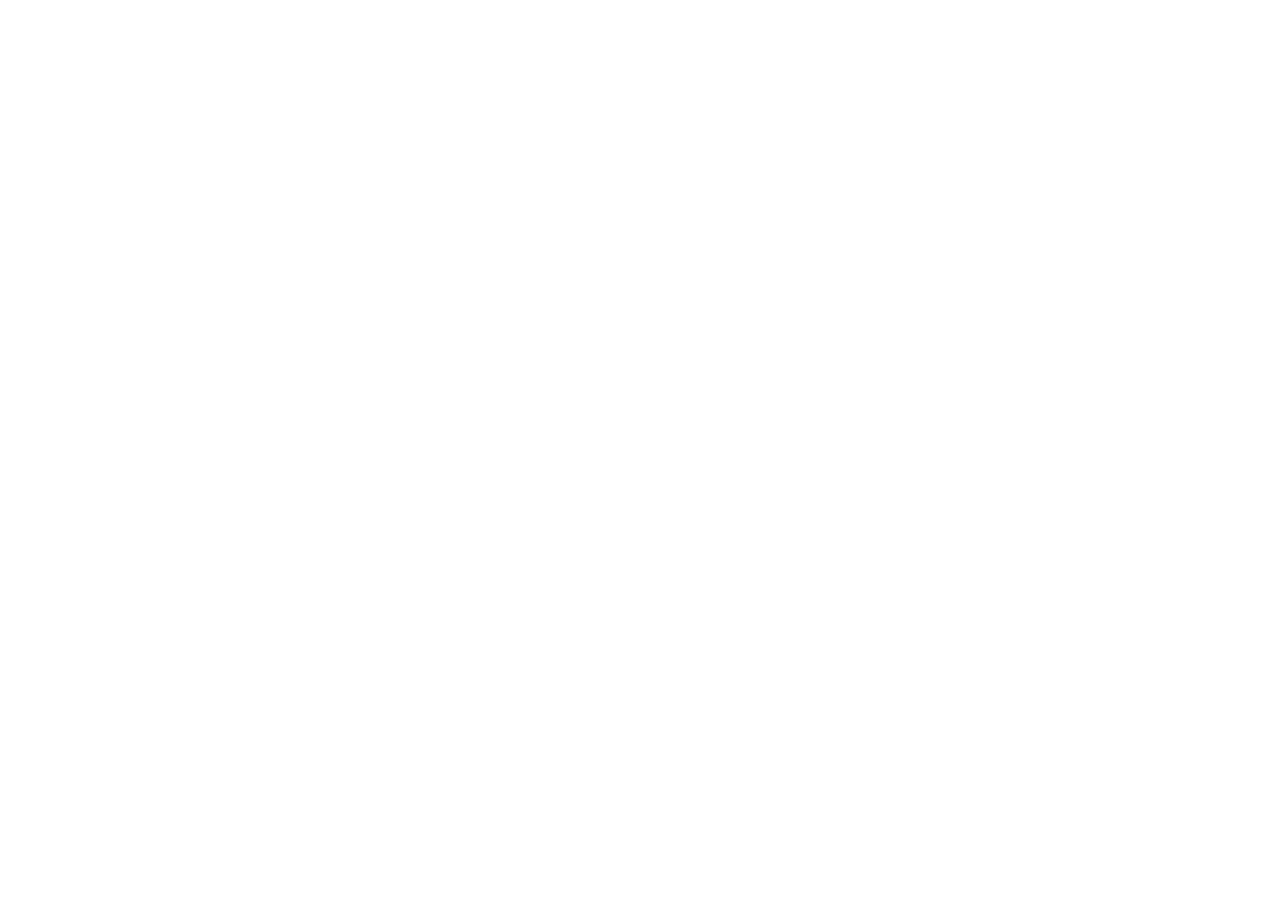
==== index.html @ 69ecad5b "first commit" ====
<!DOCTYPE html>
<html lang="pt-br">
<head>
    <meta charset="UTF-8">
    <meta http-equiv="X-UA-Compatible" content="IE=edge">
    <meta name="viewport" content="width=device-width, initial-scale=1.0">
    <title>Living</title>
</head>
<body>
    <main></main>
</body>
</html>
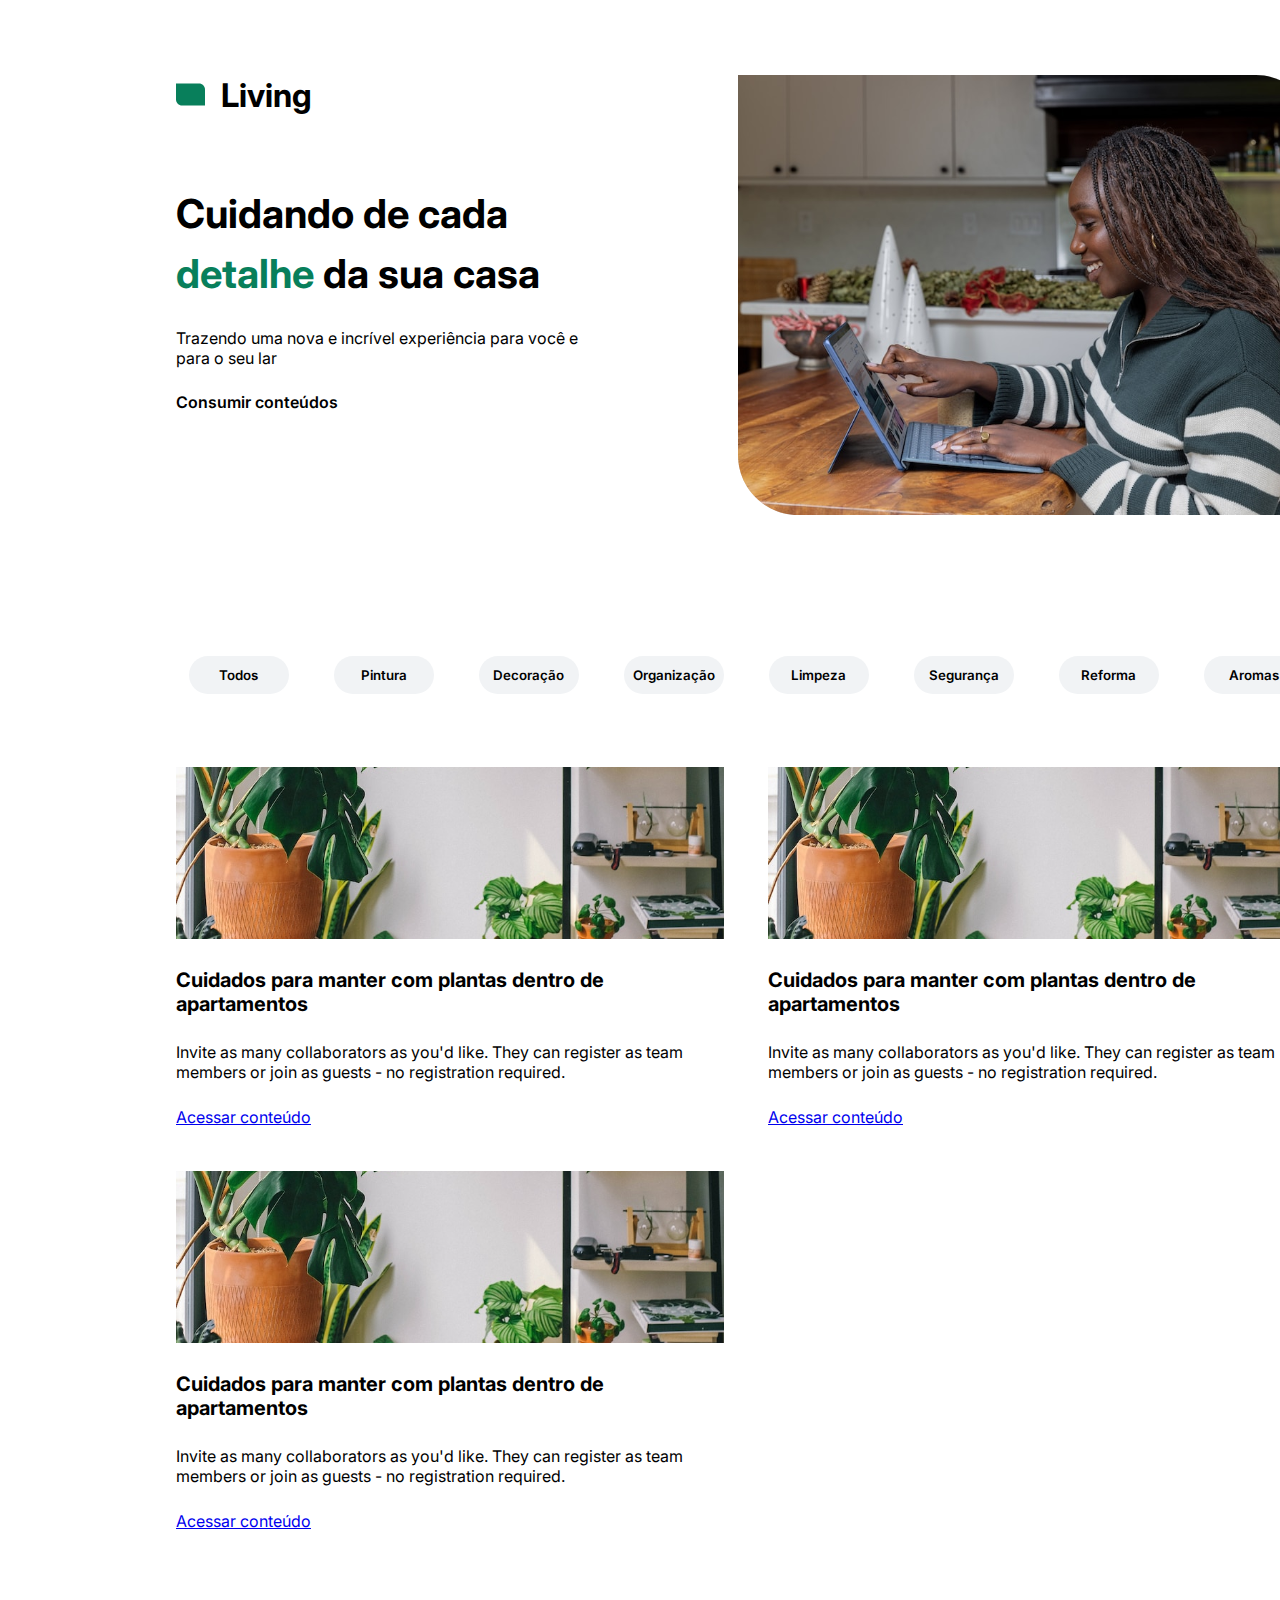
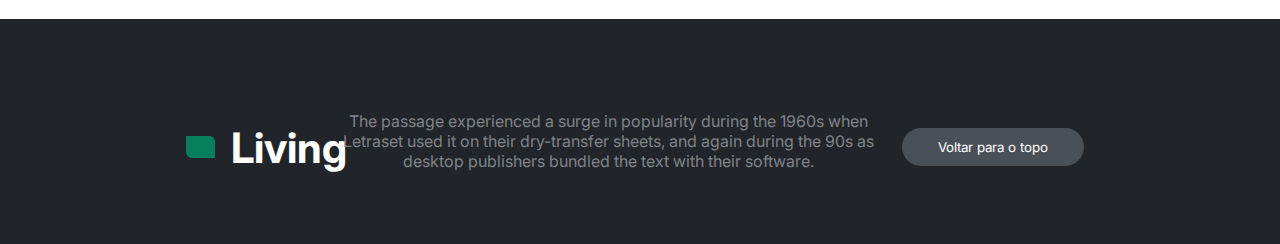
==== commit 31e8c550: "add styles to home page" ====
--- a/index.html
+++ b/index.html
@@ -1,12 +1,91 @@
 <!DOCTYPE html>
 <html lang="pt-br">
+
 <head>
     <meta charset="UTF-8">
     <meta http-equiv="X-UA-Compatible" content="IE=edge">
     <meta name="viewport" content="width=device-width, initial-scale=1.0">
+    <link rel="preconnect" href="https://fonts.googleapis.com">
+    <link rel="preconnect" href="https://fonts.gstatic.com" crossorigin>
+    <link href="https://fonts.googleapis.com/css2?family=Inter:wght@100;200;300;400;600;700;800;900&display=swap"
+        rel="stylesheet">
+    <link rel="stylesheet" href="/styles/globalStyles.css">
+    <link rel="stylesheet" href="/pages/home/index.css">
     <title>Living</title>
 </head>
+
 <body>
-    <main></main>
+    <header>
+        <div>
+            <figure>
+                <img src="/pages/src/home/Rectangle 4.svg" alt="">
+                <h3>Living</h3>
+            </figure>
+            <div class="header__div__title">
+                <h1>Cuidando de cada <span>detalhe</span> da sua casa</h1>
+                <p>Trazendo uma nova e incrível experiência para você e para o seu lar</p>
+                <a href="">Consumir conteúdos</a>
+            </div>
+        </div>
+        <figure>
+            <img src="/pages/src/home/Rectangle 2.svg" alt="">
+        </figure>
+    </header>
+    <main>
+        <nav>
+            <button>Todos</button>
+            <button>Pintura</button>
+            <button>Decoração</button>
+            <button>Organização</button>
+            <button>Limpeza</button>
+            <button>Segurança</button>
+            <button>Reforma</button>
+            <button>Aromas</button>
+        </nav>
+        <ul>
+            <li>
+                <figure>
+                    <img src="/pages/src/home/Rectangle 1.svg" alt="">
+                </figure>
+                <h3>Cuidados para manter com plantas dentro de apartamentos</h3>
+                <p>Invite as many collaborators as you'd like. They can register as team members or join as guests - no
+                    registration required.</p>
+                <a href="top">Acessar conteúdo</a>
+            </li>
+            <li>
+                <figure>
+                    <img src="/pages/src/home/Rectangle 1.svg" alt="">
+                </figure>
+                <h3>Cuidados para manter com plantas dentro de apartamentos</h3>
+                <p>Invite as many collaborators as you'd like. They can register as team members or join as guests - no
+                    registration required.</p>
+                <a href="top">Acessar conteúdo</a>
+            </li>
+            <li>
+                <figure>
+                    <img src="/pages/src/home/Rectangle 1.svg" alt="">
+                </figure>
+                <h3>Cuidados para manter com plantas dentro de apartamentos</h3>
+                <p>Invite as many collaborators as you'd like. They can register as team members or join as guests - no
+                    registration required.</p>
+                <a href="top">Acessar conteúdo</a>
+            </li>
+        </ul>
+    </main>
+    <footer>
+        <div class="div__footer">
+            <div class="div__img__footer">
+                <img src="/pages/src/home/Rectangle 4.svg" alt="">
+                <h2>Living</h2>
+            </div>
+            <div>
+                <p>The passage experienced a surge in popularity during the 1960s when Letraset used it on their
+                    dry-transfer
+                    sheets, and again during the 90s as desktop publishers bundled the text with their software.</p>
+            </div>
+            <button>Voltar para o topo</button>
+        </div>
+    </footer>
 </body>
+
 </html>--- a/styles/globalStyles.css
+++ b/styles/globalStyles.css
@@ -0,0 +1,22 @@
+* {
+  box-sizing: border-box;
+  margin: 0;
+  padding: 0;
+  font-family: 'Inter', sans-serif;
+}
+
+:root {
+  --color-grey-100: #212529;
+  --color-grey-200: #495057;
+  --color-grey-300: #808387;
+  --color-grey-400: #dee2e6;
+  --color-grey-500: #e9ecef;
+  --color-grey-600: #f1f3f5;
+  --color-grey-700: #f8f9fa;
+  --color-brand-100: #087f5b;
+  --color-brand-200: #099268;
+  --font-size-1: 2.5rem;
+  --font-size-2: 1.75rem;
+  --font-size-3: 1.25rem;
+  --font-size-4: 1rem;
+}
--- a/pages/home/index.css
+++ b/pages/home/index.css
@@ -0,0 +1,123 @@
+/* Desenvolva seu estilo aqui */
+header {
+    padding: 75px 196px 109px 176px;
+    gap: 132px;
+    display: flex;
+}
+header > div > figure{
+    width: 128px;
+    display: flex;
+    justify-content: space-between;
+    font-size: var(--font-size-2);
+    gap: 16px;
+}
+header > div {
+    display: flex;
+    flex-direction: column;
+    gap: 69px;
+}
+.header__div__title {
+    display: flex;
+    flex-direction: column;
+    gap: 24px;
+    width: 430px;
+}
+h1 {
+    font-size: var(--font-size-1);
+    line-height: 60px;
+}
+h1 > span {
+    color: var(--color-brand-100);
+}
+.header__div__title > a {
+    font-weight: 600;
+    color: black;
+    text-decoration:none;
+}
+nav {
+    width: 1140px;
+    height: 93px;
+    display: flex;
+    gap: 20px;
+    justify-content: space-around;
+    align-items: center;
+    margin-bottom: 46px;
+    flex-wrap: nowrap;
+    overflow-y: auto;
+}
+nav > button {
+    width: 100px;
+    height: 38px;
+    text-align: center;
+    border-radius: 32px;
+    border: none;
+    font-weight: 600;
+    background: var(--color-grey-600);
+}
+nav > button:hover {
+    color: white;
+    background-color: var(--color-brand-100);
+    cursor: pointer;
+}
+main {
+    padding: 0px 196px 88px 176px;
+}
+ul {
+    display: flex;
+    flex-wrap: wrap;
+    width: 1140px;
+    gap: 44px;
+}
+li {
+    width: 548px;
+    height: 360px;
+    list-style: none;
+    display: flex;
+    flex-direction: column;
+    justify-content: space-between;
+    background-color: var(--color-brand-600);
+    align-items: flex-start;
+}
+li > h3 {
+    font-size: var(--font-size-3);
+}
+footer {
+    height: 225px;
+    background-color: var(--color-grey-100);
+}
+.div__footer {
+    display: flex;
+    justify-content: space-between;
+    text-align: center;
+    align-items: center;
+    padding: 92px 196px 0px 186px;
+}
+.div__img__footer {
+    width: 128px;
+    display: flex;
+    justify-content: space-between;
+    font-size: var(--font-size-2);
+    gap: 16px;
+}
+footer div > p {
+    color: var(--color-grey-300);
+    width: 551px;
+    height: 72px;
+}
+footer h2 {
+    color: white;
+}
+footer button {
+    border-radius: 32px;
+    border: none;
+    color: white;
+    background: var(--color-grey-200);
+    width: 182px;
+    height: 38px;
+}
+
+footer button:hover {
+    cursor: pointer;
+    background-color: var(--color-brand-100);
+    transition: 0.3s ease-in-out;
+}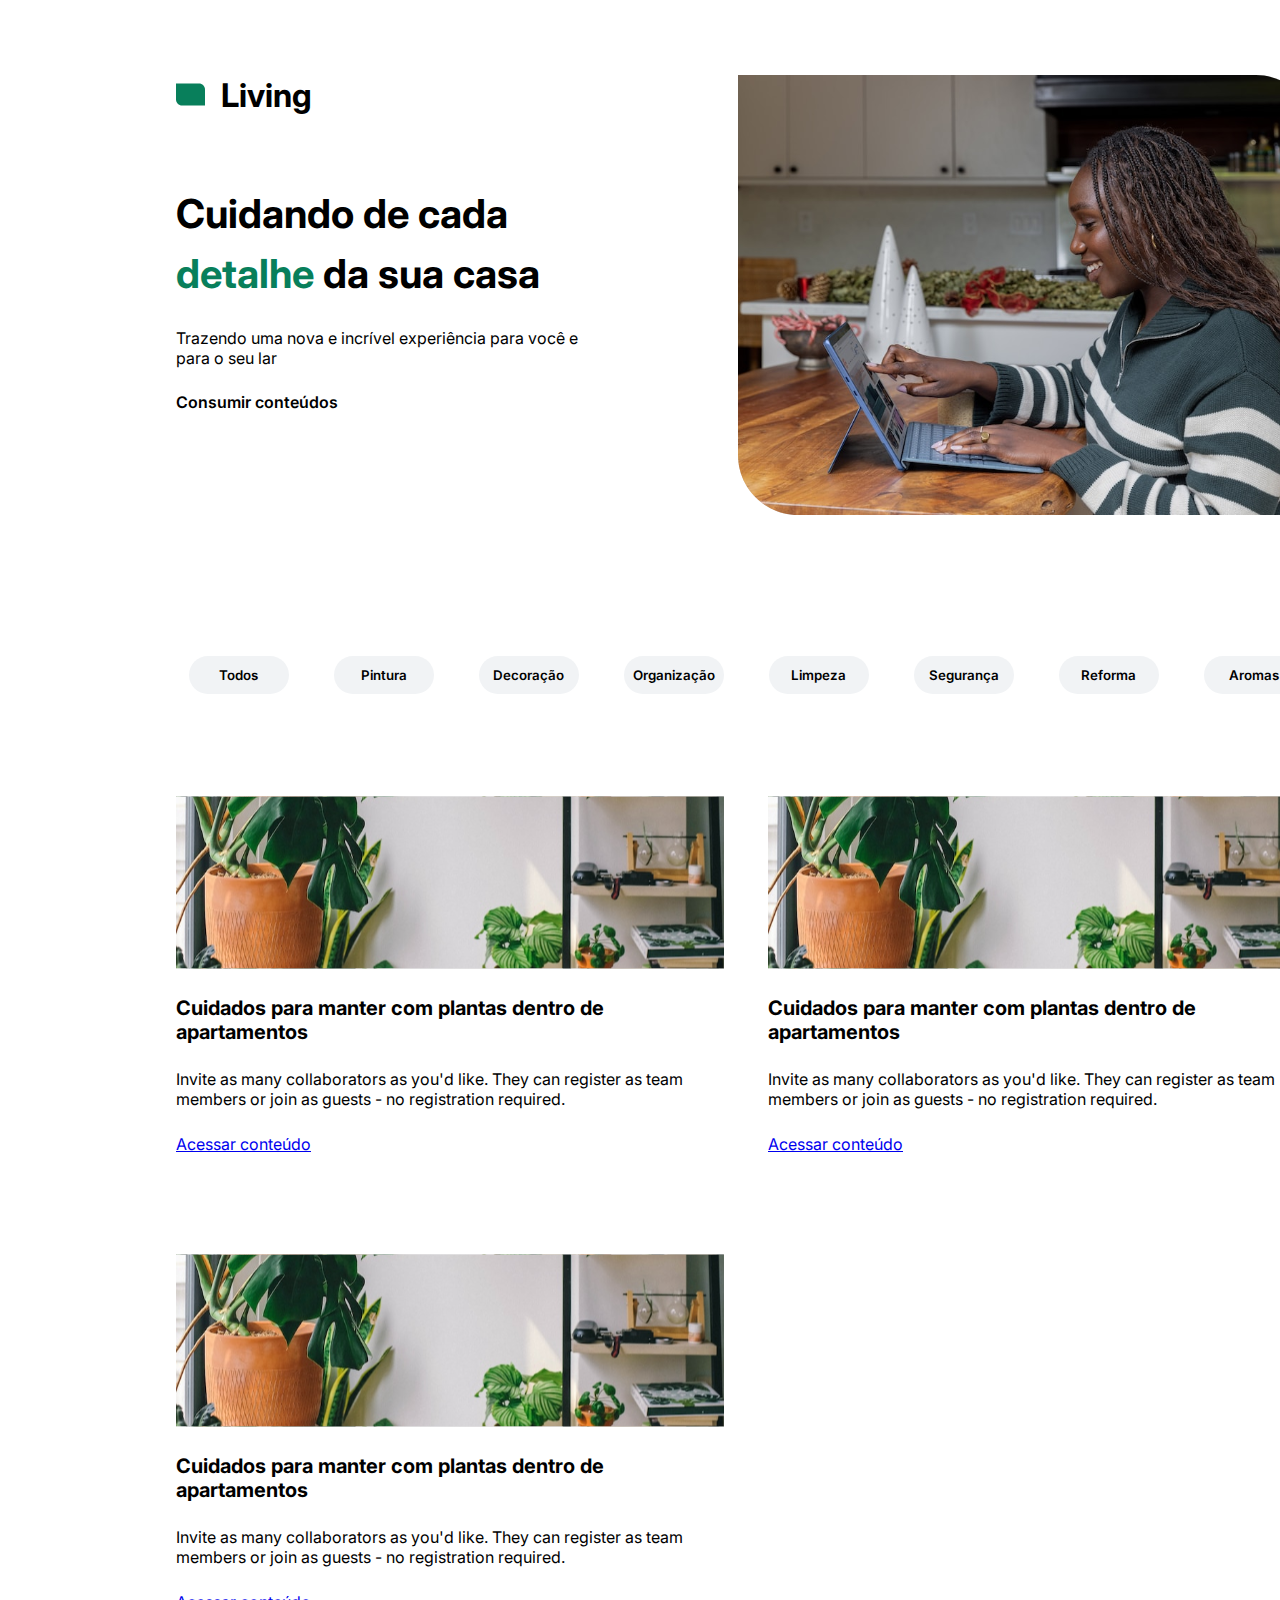
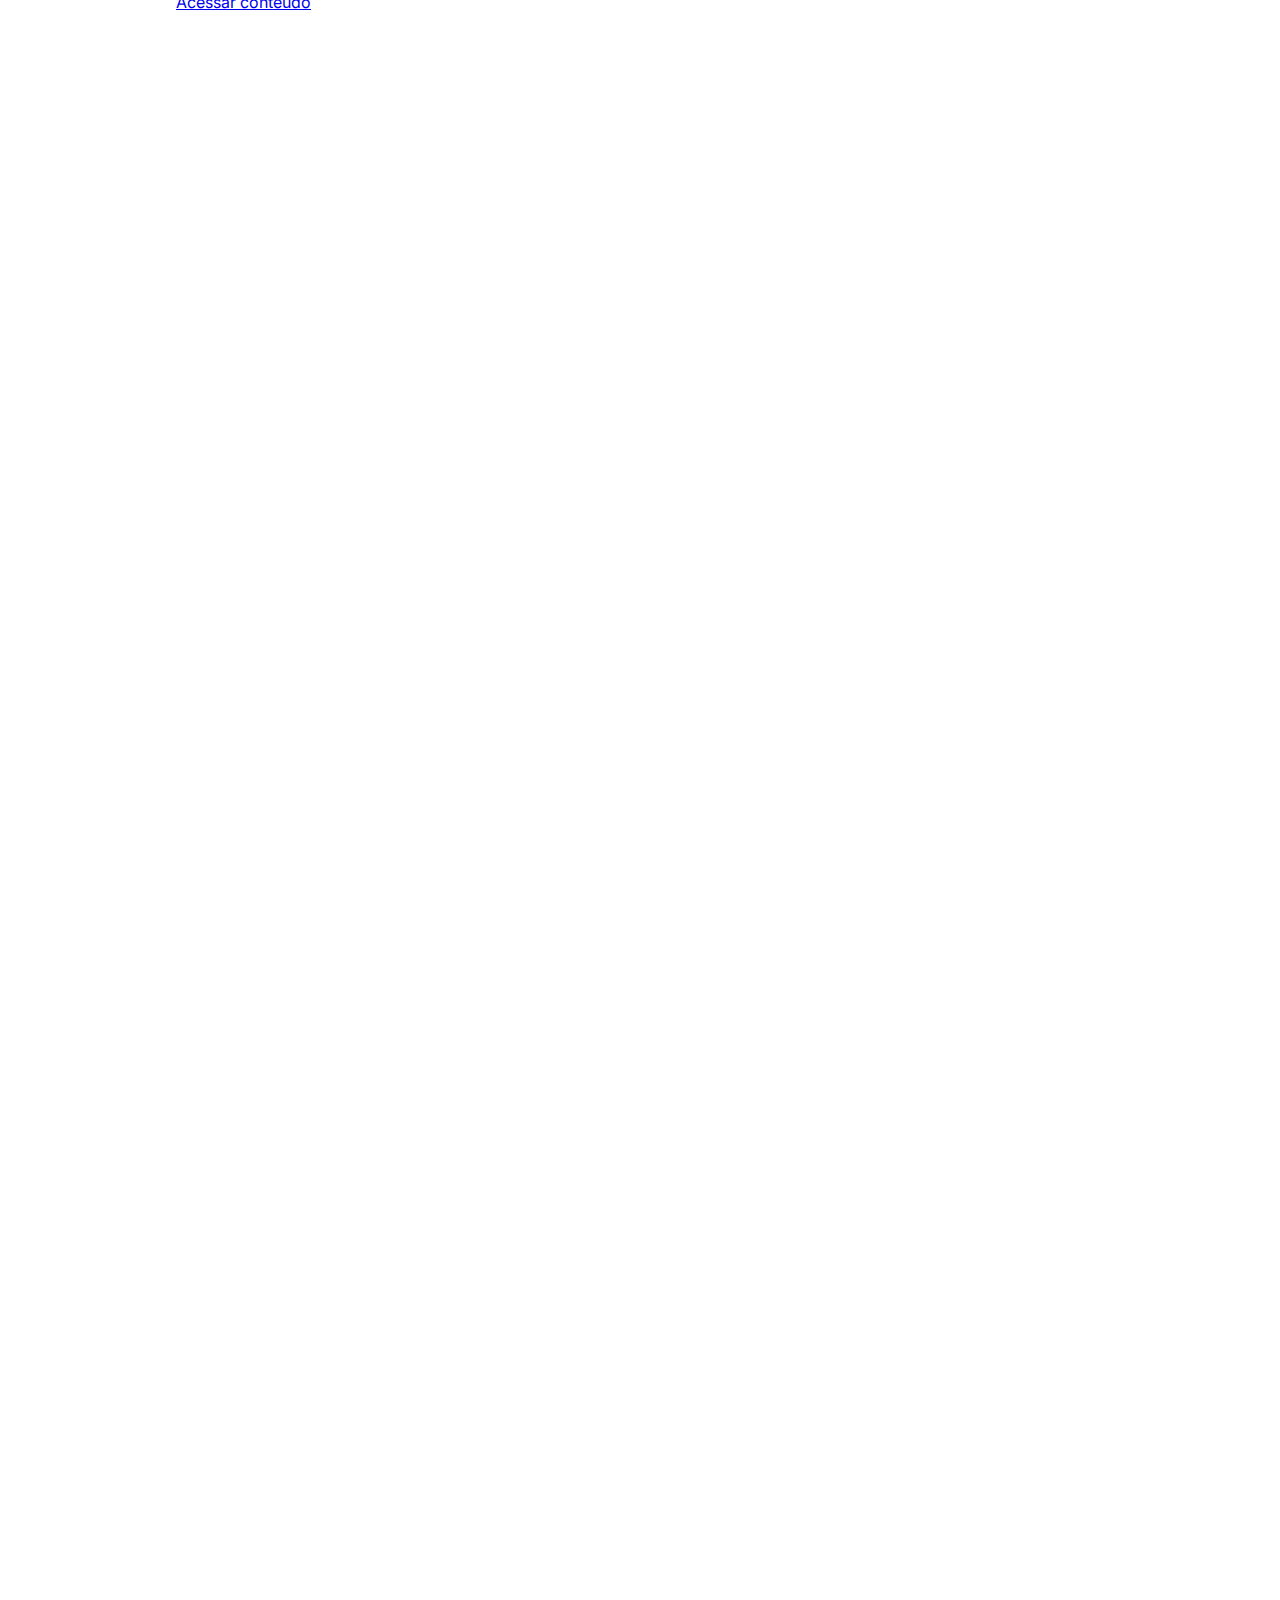
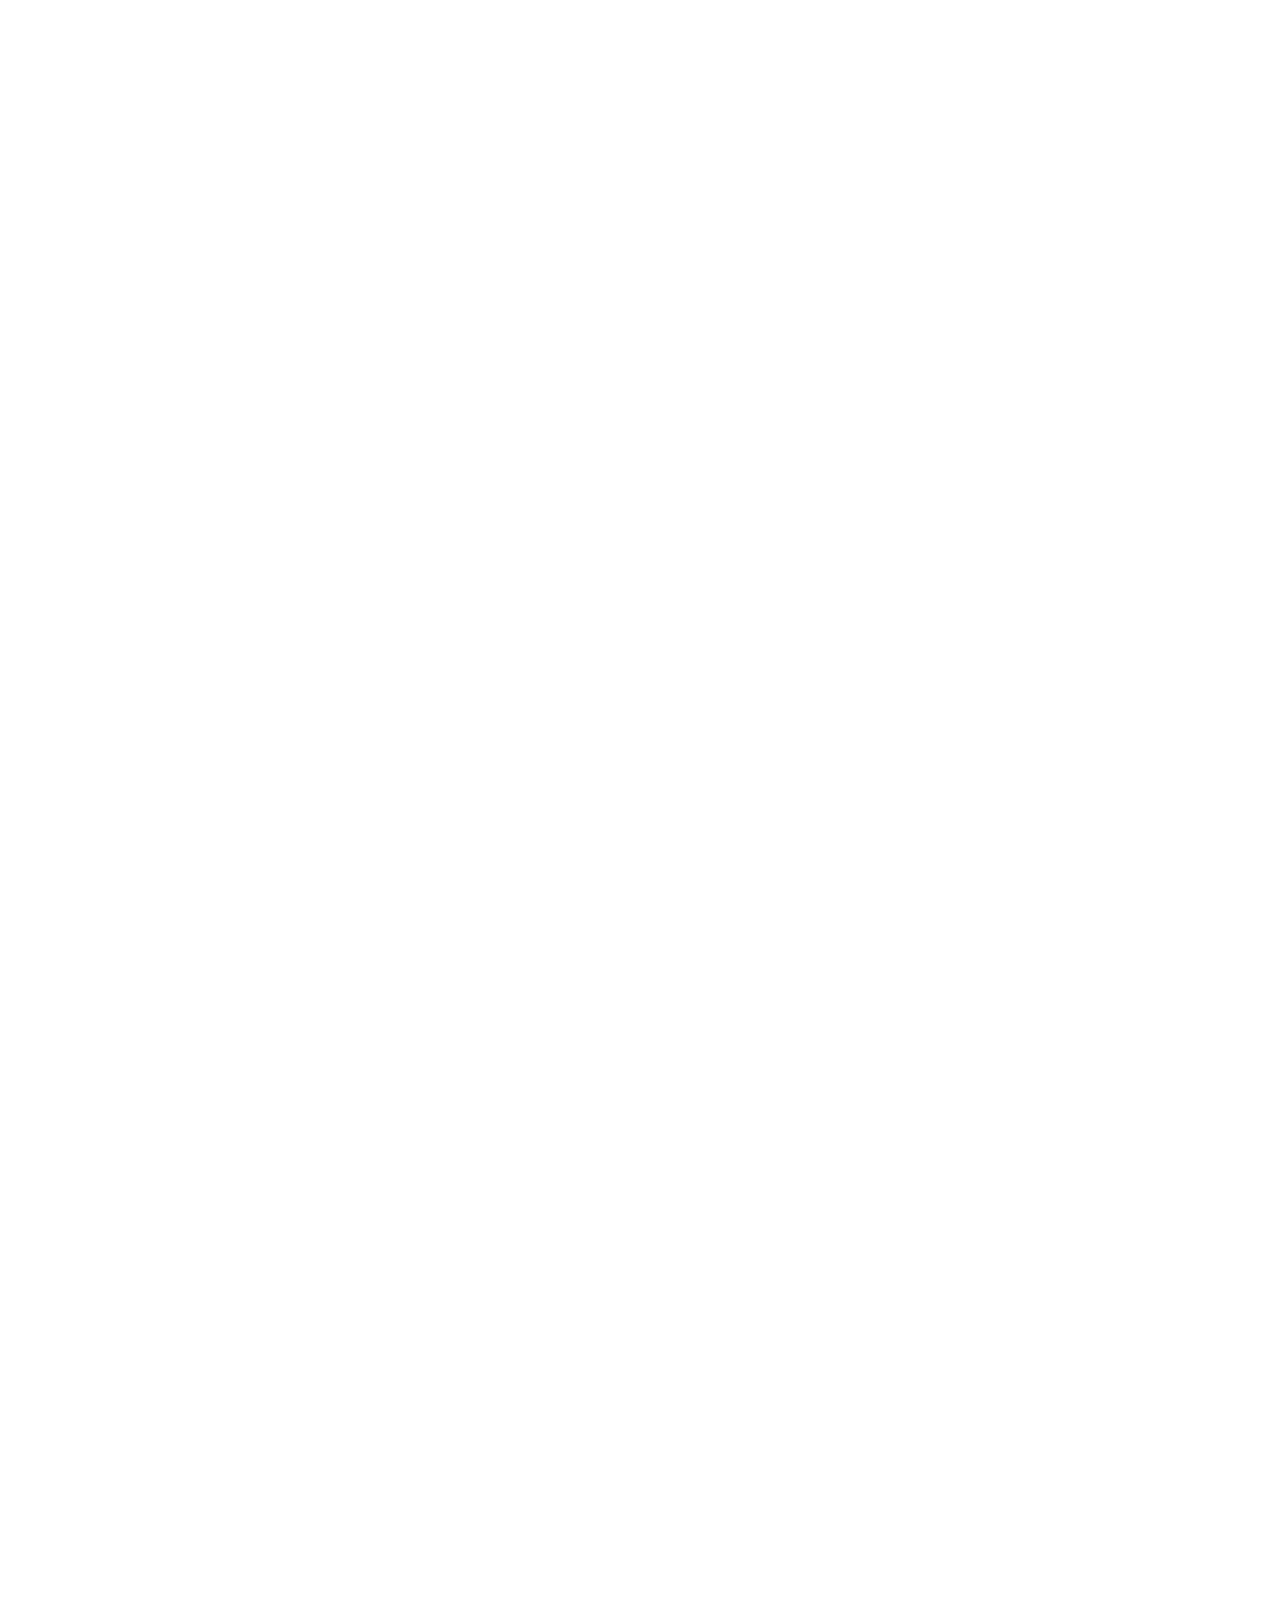
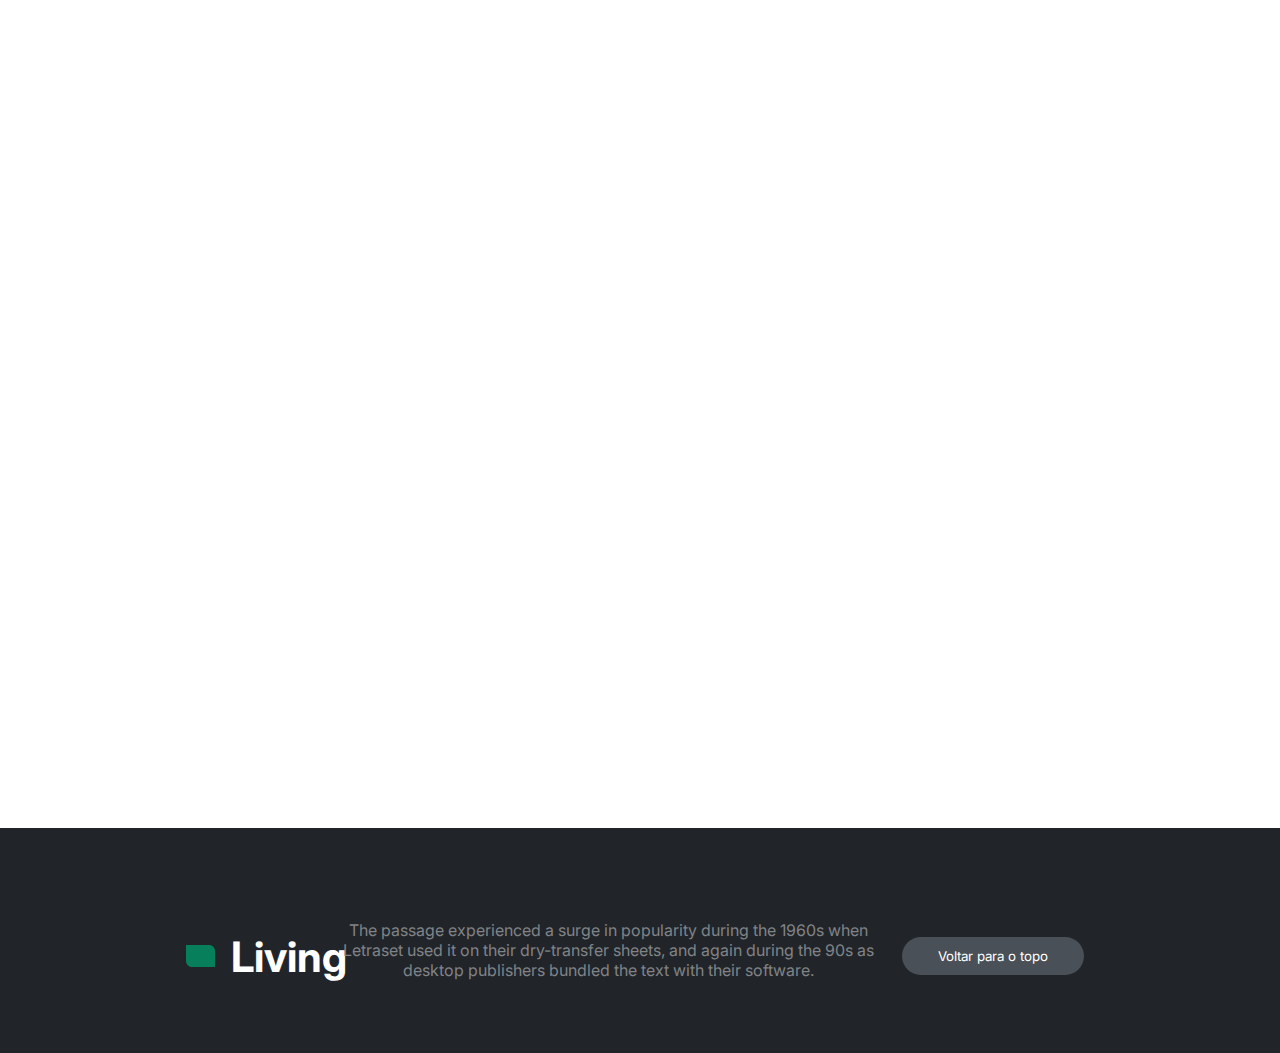
==== commit b9abe1cf: "feat add: post page works, localstorage works" ====
--- a/index.html
+++ b/index.html
@@ -19,7 +19,7 @@
         <div>
             <figure>
                 <img src="/pages/src/home/Rectangle 4.svg" alt="">
-                <h3>Living</h3>
+                <h3 id="top">Living</h3>
             </figure>
             <div class="header__div__title">
                 <h1>Cuidando de cada <span>detalhe</span> da sua casa</h1>
@@ -42,7 +42,7 @@
             <button>Reforma</button>
             <button>Aromas</button>
         </nav>
-        <ul>
+        <ul class="ul">
             <li>
                 <figure>
                     <img src="/pages/src/home/Rectangle 1.svg" alt="">
@@ -71,6 +71,7 @@
                 <a href="top">Acessar conteúdo</a>
             </li>
         </ul>
+        <div class="observer"></div>
     </main>
     <footer>
         <div class="div__footer">
@@ -83,9 +84,12 @@
                     dry-transfer
                     sheets, and again during the 90s as desktop publishers bundled the text with their software.</p>
             </div>
-            <button>Voltar para o topo</button>
+            <button href="#top">Voltar para o topo</button>
         </div>
     </footer>
+    <script type="module" src="/requisition.js"></script>
+    <script type="module" src="/pages/home/index.js"></script>
+    <script type="module" src="/scripts/observerScroll.js"></script>
 </body>
 
 </html>--- a/pages/home/index.css
+++ b/pages/home/index.css
@@ -61,6 +61,7 @@
 }
 main {
     padding: 0px 196px 88px 176px;
+    height: 5000px;
 }
 ul {
     display: flex;
@@ -77,6 +78,16 @@
     justify-content: space-between;
     background-color: var(--color-brand-600);
     align-items: flex-start;
+    gap: 25px;
+    margin: 27px 0px;
+}
+li > figure {
+    width: 548px;
+    height: 250px;
+}
+li > figure > img {
+    width:  100%;
+    height: 100%;
 }
 li > h3 {
     font-size: var(--font-size-3);
@@ -120,4 +131,8 @@
     cursor: pointer;
     background-color: var(--color-brand-100);
     transition: 0.3s ease-in-out;
+}
+.observer {
+    position: absolute;
+    bottom: 0;
 }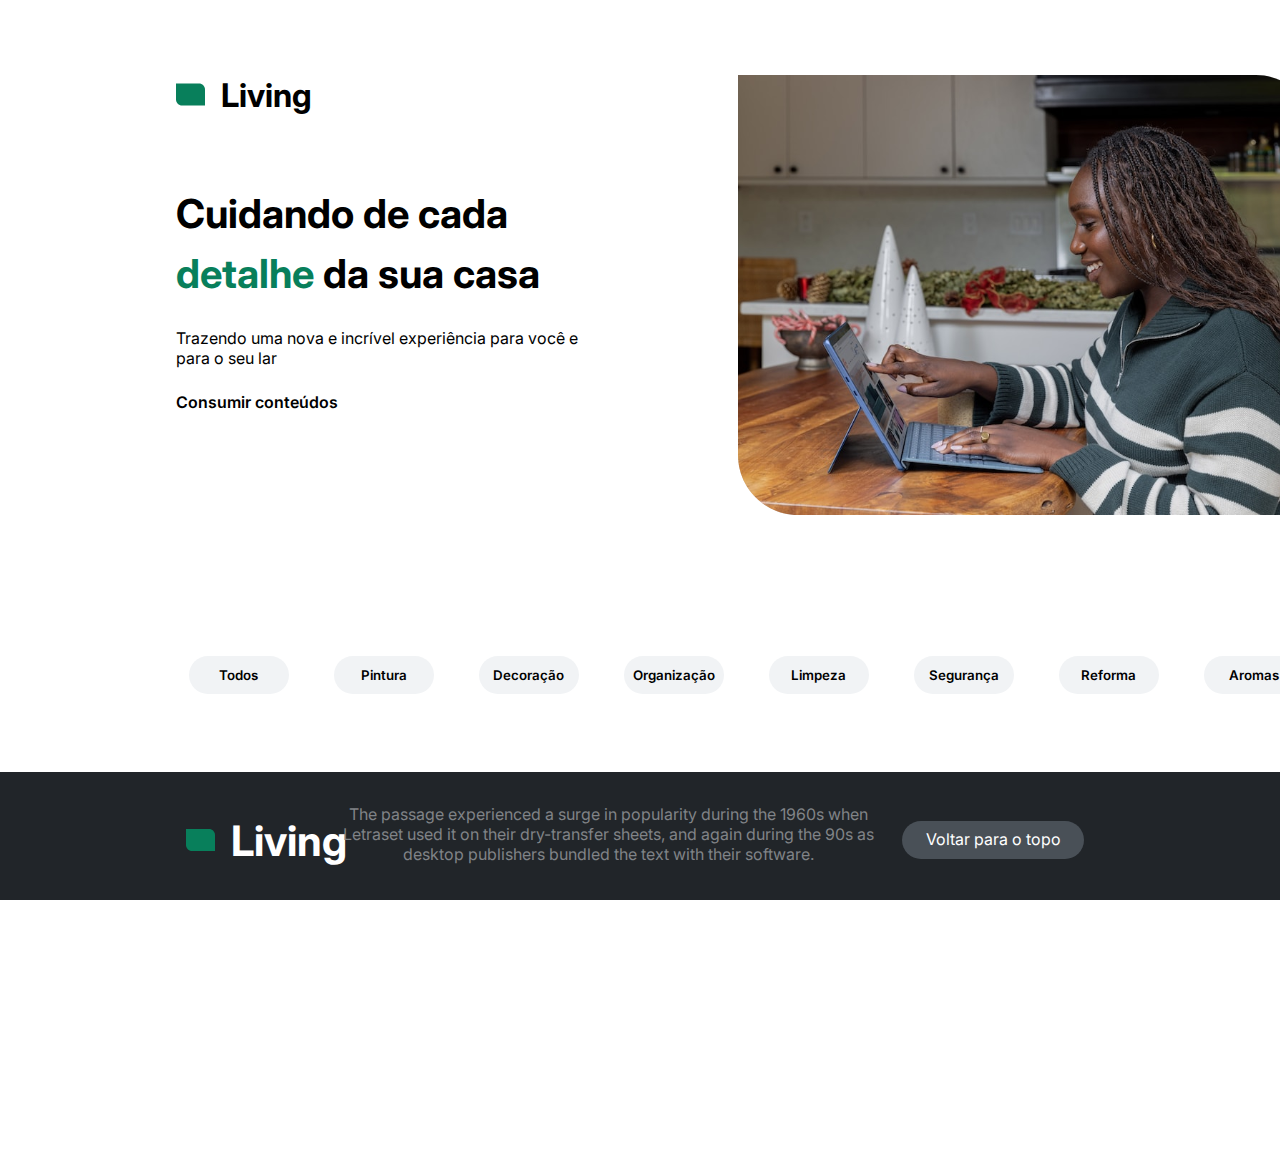
==== commit ec64fc91: "add script folder" ====
--- a/index.html
+++ b/index.html
@@ -15,11 +15,11 @@
 </head>
 
 <body>
-    <header>
+    <header  id="header">
         <div>
             <figure>
                 <img src="/pages/src/home/Rectangle 4.svg" alt="">
-                <h3 id="top">Living</h3>
+                <h3>Living</h3>
             </figure>
             <div class="header__div__title">
                 <h1>Cuidando de cada <span>detalhe</span> da sua casa</h1>
@@ -32,25 +32,25 @@
         </figure>
     </header>
     <main>
-        <nav>
-            <button>Todos</button>
-            <button>Pintura</button>
-            <button>Decoração</button>
-            <button>Organização</button>
-            <button>Limpeza</button>
-            <button>Segurança</button>
-            <button>Reforma</button>
-            <button>Aromas</button>
+        <nav class="btns-wrapper">
+            <button class="btn-category">Todos</button>
+            <button class="btn-category">Pintura</button>
+            <button class="btn-category">Decoração</button>
+            <button class="btn-category">Organização</button>
+            <button class="btn-category">Limpeza</button>
+            <button class="btn-category">Segurança</button>
+            <button class="btn-category">Reforma</button>
+            <button class="btn-category">Aromas</button>
         </nav>
-        <ul class="ul">
-            <li>
+        <ul class="ul cards-wrapper">
+            <!-- <li>
                 <figure>
                     <img src="/pages/src/home/Rectangle 1.svg" alt="">
                 </figure>
                 <h3>Cuidados para manter com plantas dentro de apartamentos</h3>
                 <p>Invite as many collaborators as you'd like. They can register as team members or join as guests - no
                     registration required.</p>
-                <a href="top">Acessar conteúdo</a>
+                <a>Acessar conteúdo</a>
             </li>
             <li>
                 <figure>
@@ -59,7 +59,7 @@
                 <h3>Cuidados para manter com plantas dentro de apartamentos</h3>
                 <p>Invite as many collaborators as you'd like. They can register as team members or join as guests - no
                     registration required.</p>
-                <a href="top">Acessar conteúdo</a>
+                <a>Acessar conteúdo</a>
             </li>
             <li>
                 <figure>
@@ -68,11 +68,11 @@
                 <h3>Cuidados para manter com plantas dentro de apartamentos</h3>
                 <p>Invite as many collaborators as you'd like. They can register as team members or join as guests - no
                     registration required.</p>
-                <a href="top">Acessar conteúdo</a>
-            </li>
+                <a>Acessar conteúdo</a>
+            </li> -->
         </ul>
-        <div class="observer"></div>
     </main>
+    <div class="observer"></div>
     <footer>
         <div class="div__footer">
             <div class="div__img__footer">
@@ -84,12 +84,10 @@
                     dry-transfer
                     sheets, and again during the 90s as desktop publishers bundled the text with their software.</p>
             </div>
-            <button href="#top">Voltar para o topo</button>
+            <a href="#header">Voltar para o topo</a>
         </div>
     </footer>
-    <script type="module" src="/requisition.js"></script>
     <script type="module" src="/pages/home/index.js"></script>
-    <script type="module" src="/scripts/observerScroll.js"></script>
 </body>
 
 </html>--- a/styles/globalStyles.css
+++ b/styles/globalStyles.css
@@ -20,3 +20,10 @@
   --font-size-3: 1.25rem;
   --font-size-4: 1rem;
 }
+.observer {
+  position: absolute;
+  bottom: 0;
+  width: 100%;
+  height: 100px;
+  background-color: transparent;
+}
--- a/pages/home/index.css
+++ b/pages/home/index.css
@@ -61,13 +61,16 @@
 }
 main {
     padding: 0px 196px 88px 176px;
-    height: 5000px;
+    display: flex;
+    flex-direction: column;
+    gap: 2rem;
 }
 ul {
     display: flex;
     flex-wrap: wrap;
     width: 1140px;
     gap: 44px;
+    margin-bottom: 17rem;
 }
 li {
     width: 548px;
@@ -92,16 +95,28 @@
 li > h3 {
     font-size: var(--font-size-3);
 }
+li > a {
+    color: var(--color-brand-200);
+    border-bottom: solid 2px transparent;
+}
+li > a:hover {
+    cursor: pointer;
+    border-bottom: solid 2px;
+    transition: 0.2s;
+}
 footer {
-    height: 225px;
+    height: 8rem;
     background-color: var(--color-grey-100);
+    position: fixed;
+    bottom: 0;
+    width: 100vw;
 }
 .div__footer {
     display: flex;
     justify-content: space-between;
     text-align: center;
     align-items: center;
-    padding: 92px 196px 0px 186px;
+    padding: 32px 196px 0px 186px;
 }
 .div__img__footer {
     width: 128px;
@@ -118,21 +133,20 @@
 footer h2 {
     color: white;
 }
-footer button {
+footer a {
     border-radius: 32px;
     border: none;
     color: white;
     background: var(--color-grey-200);
     width: 182px;
     height: 38px;
+    text-align: center;
+    padding-top: 8px;
+    text-decoration: none;
 }
 
-footer button:hover {
+footer a:hover {
     cursor: pointer;
     background-color: var(--color-brand-100);
     transition: 0.3s ease-in-out;
 }
-.observer {
-    position: absolute;
-    bottom: 0;
-}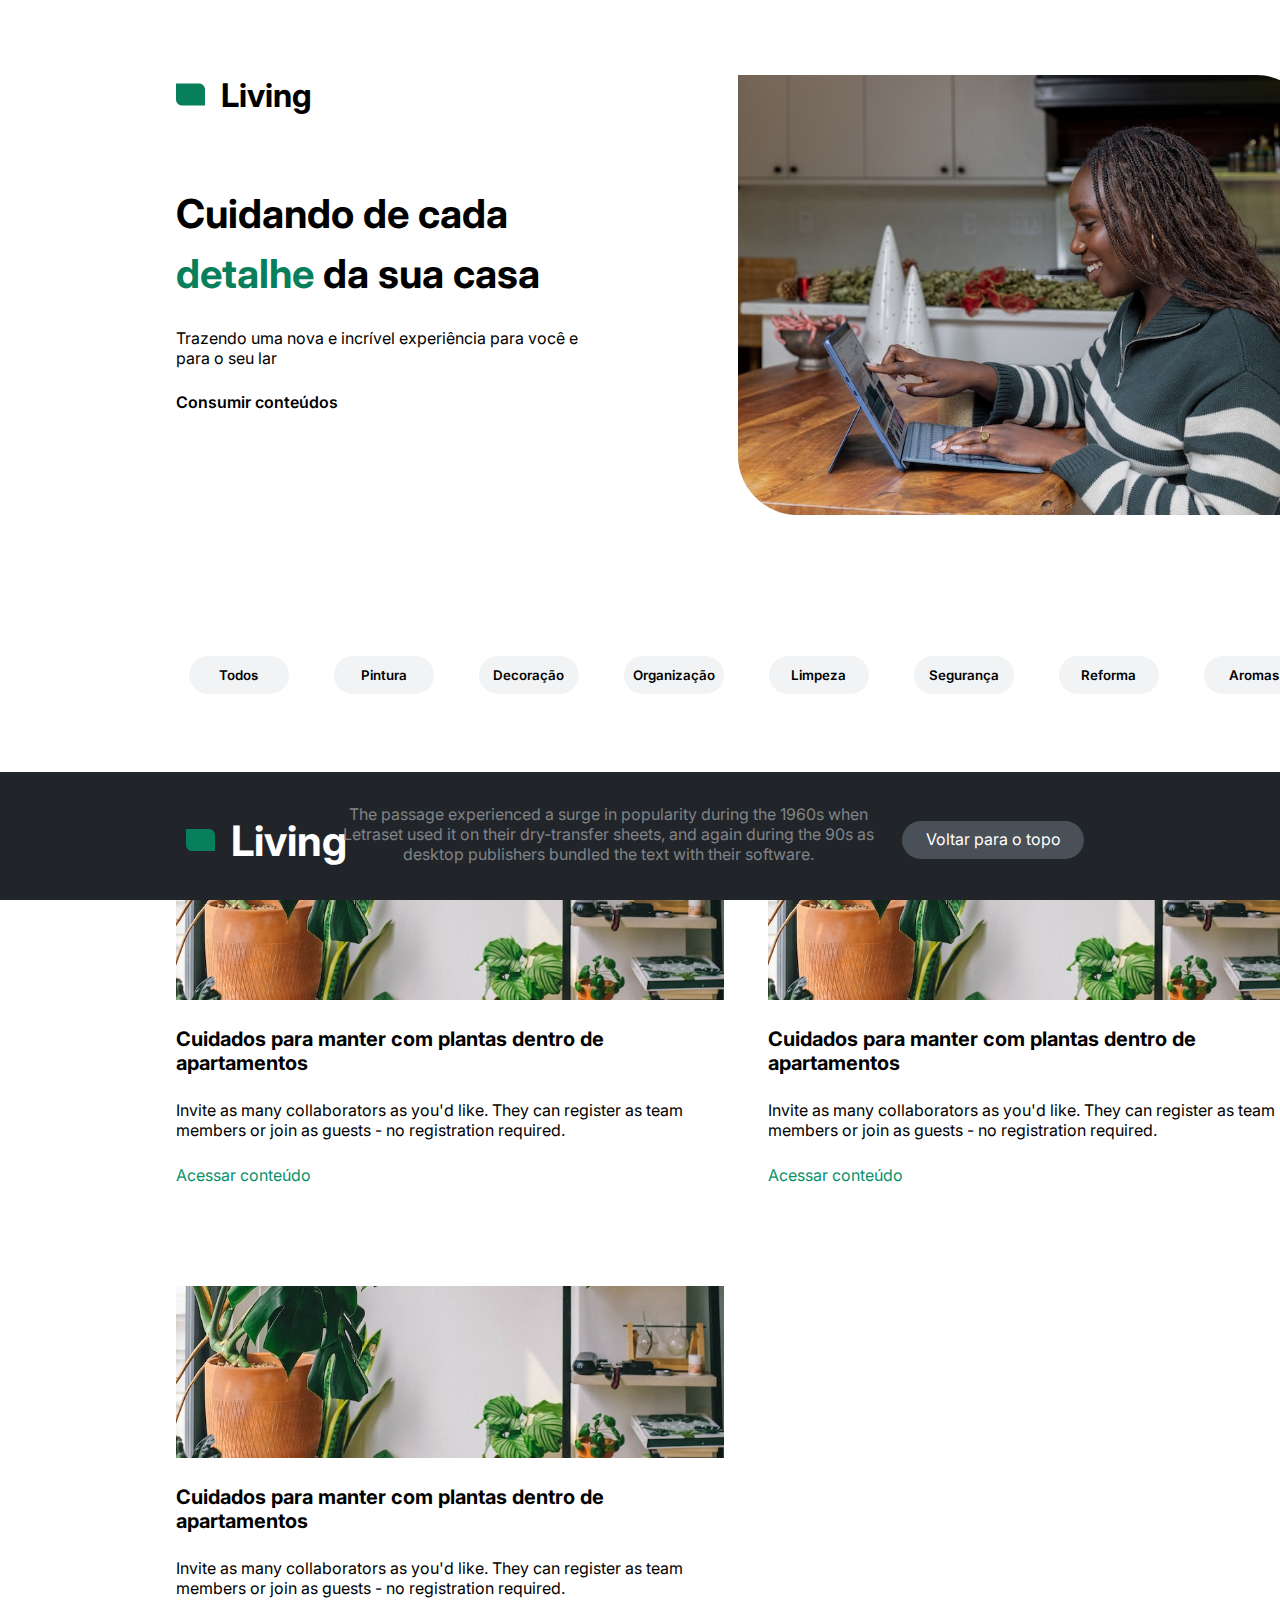
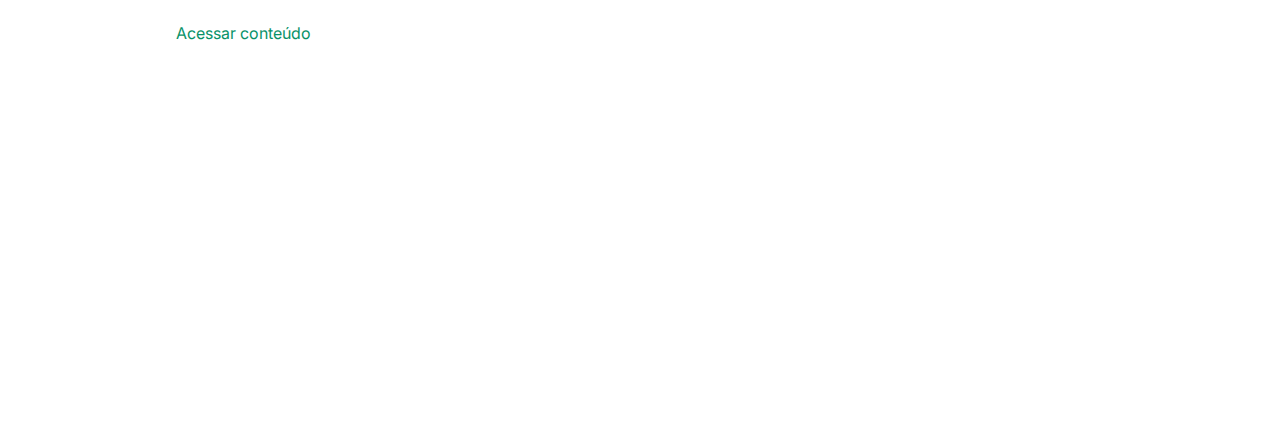
==== commit 9322487d: "last commit html" ====
--- a/index.html
+++ b/index.html
@@ -43,7 +43,7 @@
             <button class="btn-category">Aromas</button>
         </nav>
         <ul class="ul cards-wrapper">
-            <!-- <li>
+            <li>
                 <figure>
                     <img src="/pages/src/home/Rectangle 1.svg" alt="">
                 </figure>
@@ -69,7 +69,7 @@
                 <p>Invite as many collaborators as you'd like. They can register as team members or join as guests - no
                     registration required.</p>
                 <a>Acessar conteúdo</a>
-            </li> -->
+            </li>
         </ul>
     </main>
     <div class="observer"></div>
